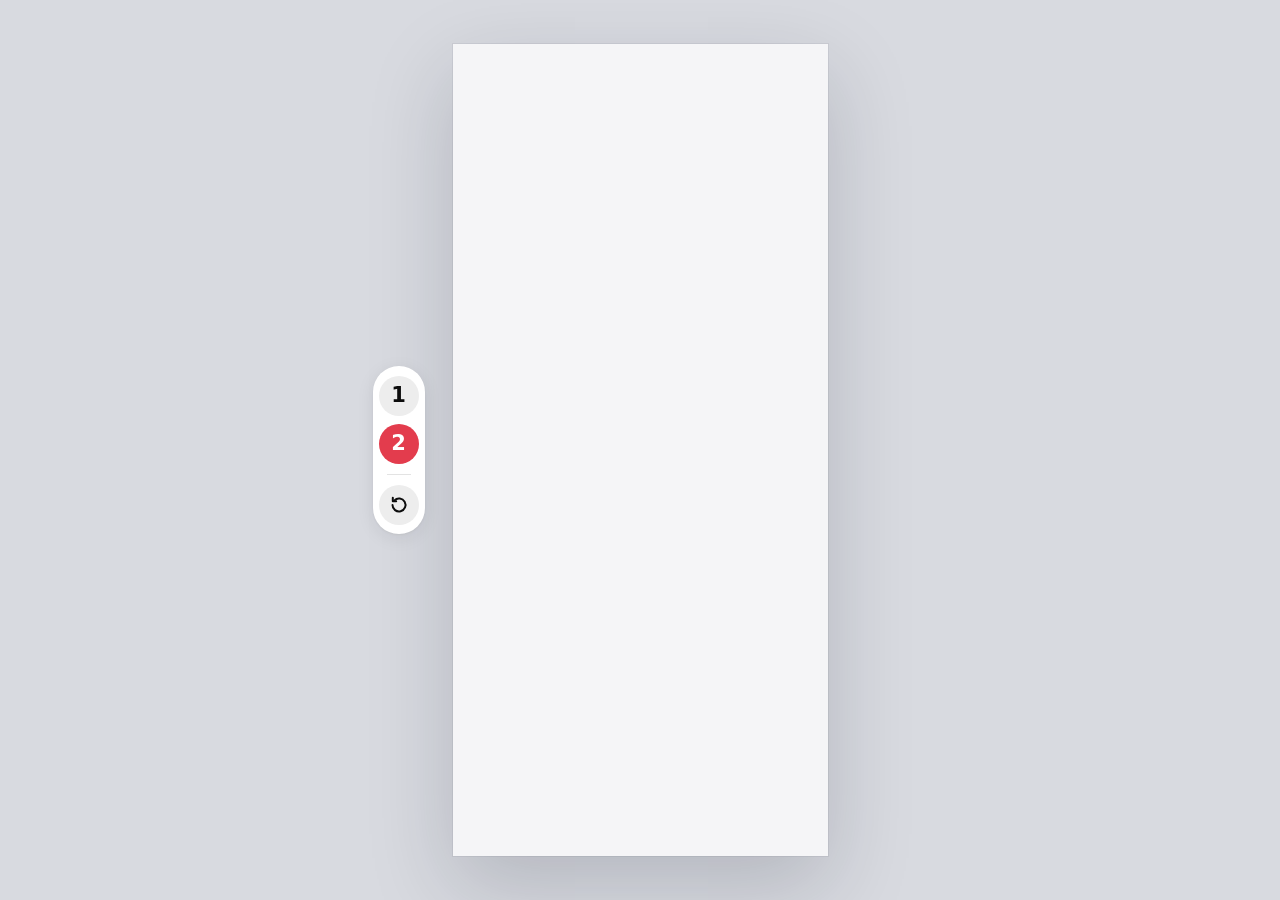
==== v2/index.html @ f6b17ff9 "Add iteration 2: a blank canvas Co-Authored-By: Claude Opus 5.5 <noreply@anthropic.com>" ====
<!doctype html>
<html lang="en" data-variant="2">
<head>
<meta charset="utf-8">
<meta name="viewport" content="width=device-width, initial-scale=1, maximum-scale=1, user-scalable=no, viewport-fit=cover">
<meta name="theme-color" content="#f5f5f7">
<title>Haptics Lab · Option 2</title>
<link rel="stylesheet" href="../phone.css">
<script src="../phone.js"></script>
<link rel="stylesheet" href="../switcher.css">
<link rel="stylesheet" href="app.css">
</head>
<body>
<main class="device">
  <div class="scroll" id="scroll"></div>
</main>

<nav class="vswitch" id="vswitch" aria-label="Design variations">
  <button class="vswitch__b" data-v="1" aria-pressed="false">1</button>
  <button class="vswitch__b" data-v="2" aria-pressed="true">2</button>
  <i class="vswitch__sep" aria-hidden="true"></i>
  <button class="vswitch__b vswitch__reset vswitch__tip" id="vreset" data-tip="Reset" aria-label="Reset the flow — start again from the top"><svg width="20" height="20" viewBox="0 0 20 20" fill="none" aria-hidden="true"><path d="M3.5 10a6.5 6.5 0 1 0 1.9-4.6" stroke="currentColor" stroke-width="2" stroke-linecap="round"/><path d="M3.8 2.8v3.4h3.4" stroke="currentColor" stroke-width="2" stroke-linecap="round" stroke-linejoin="round"/></svg></button>
</nav>
<script src="../switcher.js"></script>
</body>
</html>
---- phone.css ----
/* ══ 375 × 812 phone frame — from the `vercel-sim-prototype` skill ═════════════════════════════
   One element is the phone: `.device` (or any element with `data-device`). Everything the
   prototype draws lives inside it.
     · Desktop browser: a 375 × 812 frame centred on a grey stage, the iteration tab to its
       left. A window shorter than the frame shrinks it to fit (phone.js sets --frame-k).
     · Phone / Vercel Sim (Mac, iOS, Android): the frame IS the screen — full-bleed, 375 CSS px
       wide (the Sims lock the layout to 375 and scale it to the device), 100dvh tall (812 on a
       13 mini, ~815 on bigger iPhones). No shadow, no stage, no iteration tab (the Sims draw
       their own from it).
   phone.js adds html.is-phone / html.in-sim / html.is-desktop before first paint; the media
   query below is the no-JS fallback.

   Per project, override on :root (after this file):
     --frame-w / --frame-h   the design frame (default 375 × 812, the iPhone 13 mini)
     --stage                 the desktop background behind the frame
     --device-bg             the phone's own background (also the page background on a phone)
     --status-h              your design's status-bar height (default 50px; noon Figma files: 62px)
   Use in the prototype:
     --safe-top / --safe-bottom   the notch and home-bar insets: 50 / 34 in the desktop frame
                                  (13 mini), the device's real env() insets on a phone / Sim
     --top-inset                  where content starts under the status bar
                                  = max(--status-h, --safe-top) */
:root {
  --frame-w: 375px;
  --frame-h: 812px;
  --frame-k: 1;
  --frame-radius: 0px;
  --stage: #d8dae0;
  --device-bg: #fff;
  --status-h: 50px;
  --safe-top: 50px;
  --safe-bottom: 34px;
  --top-inset: max(var(--status-h), var(--safe-top));
}
html.is-phone {
  --safe-top: env(safe-area-inset-top, 0px);
  --safe-bottom: env(safe-area-inset-bottom, 0px);
}

*, *::before, *::after { box-sizing: border-box; }
html, body { margin: 0; padding: 0; }
html { -webkit-text-size-adjust: 100%; text-size-adjust: 100%; }
body {
  min-height: 100vh; min-height: 100dvh;
  display: flex; align-items: center; justify-content: center;
  background: var(--stage);
  -webkit-font-smoothing: antialiased; -moz-osx-font-smoothing: grayscale;
}

.device, [data-device] {
  position: relative;
  flex: none;
  width: var(--frame-w);
  height: var(--frame-h);
  overflow: hidden;
  background: var(--device-bg);
  border-radius: var(--frame-radius);
  box-shadow: 0 30px 80px rgba(16, 22, 40, .18), 0 0 0 1px rgba(16, 22, 40, .06);
  /* a containing block for position:fixed children, so a "fixed" header or sheet sticks to the
     frame on desktop exactly as it sticks to the screen on a phone */
  contain: layout paint;
  isolation: isolate;
}
html.is-desktop body { height: 100vh; height: 100dvh; overflow: hidden; }
html.is-desktop .device, html.is-desktop [data-device] { scale: var(--frame-k); }

/* phone / Vercel Sim: the frame is the screen */
html.is-phone body { display: block; background: var(--device-bg); overscroll-behavior: none; }
html.is-phone .device, html.is-phone [data-device] {
  width: 100%; height: 100vh; height: 100dvh; border-radius: 0; box-shadow: none; scale: none;
}
@media (max-width: 520px) and (pointer: coarse) {        /* no-JS fallback */
  body { display: block; background: var(--device-bg); }
  .device, [data-device] { width: 100%; height: 100vh; height: 100dvh; border-radius: 0; box-shadow: none; }
}

/* the usual inner scroller: the page scrolls inside the phone, never the document */
.device > .scroll, [data-device] > .scroll {
  position: absolute; inset: 0;
  overflow-x: hidden; overflow-y: auto;
  overscroll-behavior: contain;
  scrollbar-width: none;
  -webkit-overflow-scrolling: touch;
}
.device > .scroll::-webkit-scrollbar, [data-device] > .scroll::-webkit-scrollbar { display: none; }

/* phones: app-like taps — no grey flash, no long-press callout on images */
html.is-phone * { -webkit-tap-highlight-color: transparent; }
html.is-phone img { -webkit-touch-callout: none; }

/* a status bar drawn by the prototype (optional, class .sbar). The Vercel Sims hide the
   system one over prototypes, so the design's own shows there and in the desktop frame; a plain
   phone browser already shows the real one, so it's hidden there. */
html.is-phone:not(.in-sim) .sbar { display: none; }
html.solo .sbar { display: none; }
---- switcher.css ----
/* ══ Iteration tab (prototype tool, outside the phone) — from the `vercel-sim-prototype` skill ══
   A white pill to the left of the device frame: 40px circles 8px apart (#EDEDED, digit #0C0C0C),
   the current iteration #E33C4D with a white digit (700 21px), a hairline, Reset and Spec Sheet
   (labels on hover, to the left). The finalised iteration carries a green check seal on its
   corner. It sits 28px left of the frame, vertically centred, and hides when there's no room.
   It follows phone.css's frame (--frame-w × --frame-k). --vswitch-font = the digits' font
   (default the project's --noontree, else the system UI font).
   VERCEL SIM: the Sims find this tab by its class / aria-label and rebuild it natively — but only
   buttons whose text is a plain number ("3") count as iterations. Never put anything else in a
   number button's text: marks like the Final seal are drawn with CSS, labels come from data-tip. */
.vswitch {
  --vswitch-frame: calc(var(--frame-w, 375px) * var(--frame-k, 1));
  position: fixed; top: 50%; left: calc(50% - var(--vswitch-frame) / 2 - 28px); transform: translate(-100%, -50%); z-index: 1000;
  display: flex; flex-direction: column; gap: 8px; padding: 9.5px 6px;
  background: #fff; border-radius: 999px; box-shadow: 0 4px 18px rgba(20, 24, 40, .08), 0 1px 3px rgba(20, 24, 40, .06);
}
.vswitch__b {
  position: relative; width: 40px; height: 40px; border-radius: 50%; display: grid; place-items: center; border: 0; padding: 0;
  background: #ededed; color: #0c0c0c; font-family: var(--vswitch-font, var(--noontree, system-ui, -apple-system, 'Segoe UI', sans-serif)); font-weight: 700; font-size: 21px; line-height: 1;
  cursor: pointer; transition: background-color .22s ease, color .22s ease, transform .18s cubic-bezier(.2, .9, .3, 1.3);
  -webkit-tap-highlight-color: transparent;
}
.vswitch__b:hover { background: #e3e3e3; }
.vswitch__b:active { transform: scale(.92); }
.vswitch__b[aria-pressed="true"] { background: #e33c4d; color: #fff; }
.vswitch__b:focus-visible { outline: 2px solid #e33c4d; outline-offset: 2px; }
.vswitch__b--final::before {                                  /* the finalised iteration: a green check seal on its corner ("Final" on hover) */
  content: ''; position: absolute; top: -4px; right: -4px; width: 17px; height: 17px; border-radius: 50%; pointer-events: none;
  background: #0f8857 url("data:image/svg+xml,%3Csvg xmlns='http://www.w3.org/2000/svg' viewBox='0 0 12 12'%3E%3Cpath d='M2.6 6.2l2.2 2.2 4.6-4.8' fill='none' stroke='%23fff' stroke-width='1.9' stroke-linecap='round' stroke-linejoin='round'/%3E%3C/svg%3E") center / 11px no-repeat;
  box-shadow: 0 0 0 2px #fff;
}
.vswitch__sep { display: block; width: 24px; height: 1px; margin: 2px auto; background: #e3e3e3; }
/* Reset — restarts the flow on this iteration */
.vswitch__reset svg { transition: transform .45s cubic-bezier(.2, .9, .3, 1); }
.vswitch__reset:hover svg { transform: rotate(-35deg); }
.vswitch__reset.is-spinning svg { transform: rotate(-360deg); transition-duration: .5s; }
/* Final / Reset / Spec Sheet labels show on hover, to the left */
.vswitch__tip::after {
  content: attr(data-tip); position: absolute; right: calc(100% + 12px); top: 50%; transform: translate(4px, -50%);
  padding: 6px 10px; border-radius: 8px; background: #0c0c0c; color: #fff; font-family: var(--figtree, system-ui, -apple-system, 'Segoe UI', sans-serif);
  font-size: 13px; font-weight: 600; white-space: nowrap; opacity: 0; pointer-events: none; transition: opacity .18s ease, transform .18s ease;
}
.vswitch__tip:hover::after, .vswitch__tip:focus-visible::after { opacity: 1; transform: translate(0, -50%); }
@media (max-width: 520px) { .vswitch { display: none; } }   /* phone-sized screens: no room beside the frame */
html.solo .vswitch, html.is-phone .vswitch { display: none; }   /* phones / Sims: the Sim draws its own from this one */
---- v2/app.css ----
/* Haptics Lab · iteration 2 — blank canvas. */
:root {
  --status-h: 0px;
  font-family: -apple-system, BlinkMacSystemFont, "SF Pro Text", system-ui, "Segoe UI", sans-serif;
  color: #111113;
  -webkit-font-smoothing: antialiased;
  -webkit-tap-highlight-color: transparent;
}
.device { background: #f5f5f7; }
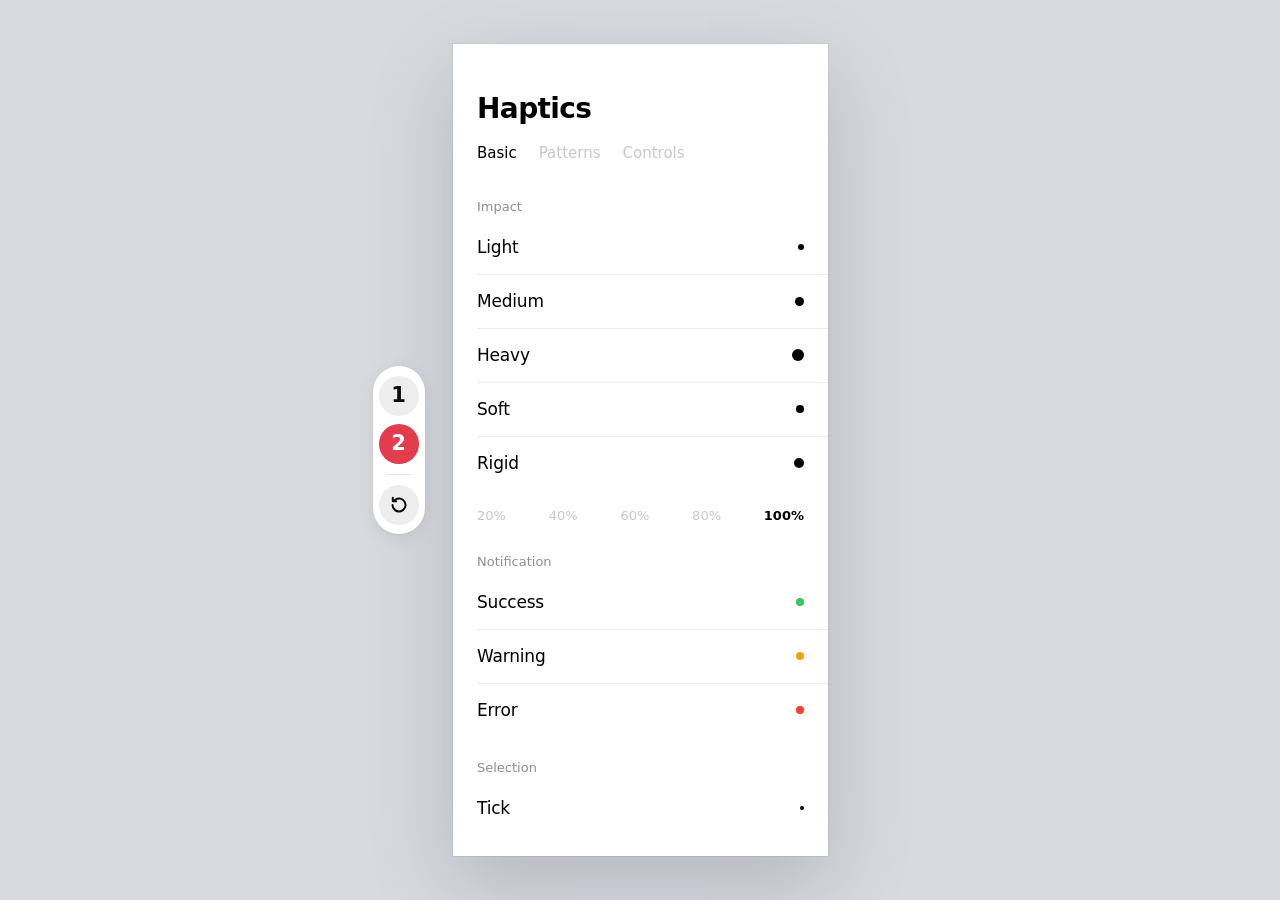
==== commit 9a15d279: "Iteration 2: minimal white list design Text-only tabs, full-bleed hairline rows with weight dots, co" ====
--- a/v2/index.html
+++ b/v2/index.html
@@ -3,7 +3,7 @@
 <head>
 <meta charset="utf-8">
 <meta name="viewport" content="width=device-width, initial-scale=1, maximum-scale=1, user-scalable=no, viewport-fit=cover">
-<meta name="theme-color" content="#f5f5f7">
+<meta name="theme-color" content="#ffffff">
 <title>Haptics Lab · Option 2</title>
 <link rel="stylesheet" href="../phone.css">
 <script src="../phone.js"></script>
@@ -12,7 +12,40 @@
 </head>
 <body>
 <main class="device">
-  <div class="scroll" id="scroll"></div>
+  <div class="scroll" id="scroll">
+    <h1 class="title">Haptics</h1>
+
+    <nav class="tabs" id="tabs" role="tablist" aria-label="Sections">
+      <button class="tab is-on" role="tab" aria-selected="true" data-to="basic">Basic</button>
+      <button class="tab" role="tab" aria-selected="false" data-to="patterns">Patterns</button>
+      <button class="tab" role="tab" aria-selected="false" data-to="controls">Controls</button>
+    </nav>
+
+    <section class="sec is-on" data-tab="basic">
+      <h2 class="label">Impact</h2>
+      <div class="list" id="impact"></div>
+      <div class="levels" id="levels" role="radiogroup" aria-label="Intensity"></div>
+      <h2 class="label">Notification</h2>
+      <div class="list" id="notify"></div>
+      <h2 class="label">Selection</h2>
+      <div class="list" id="select"></div>
+    </section>
+
+    <section class="sec" data-tab="patterns">
+      <div class="list" id="patterns"></div>
+    </section>
+
+    <section class="sec" data-tab="controls">
+      <div class="list">
+        <div class="row"><span>Switch</span><button class="sw" id="sw" role="switch" aria-checked="false" aria-label="Switch"></button></div>
+        <div class="row"><span>Quantity</span>
+          <div class="stepper" id="stepper"><button data-d="-1" aria-label="Less">−</button><output>1</output><button data-d="1" aria-label="More">+</button></div></div>
+        <div class="row row--slider"><span>Slider</span><output id="sl-val">5</output>
+          <div class="slider" id="slider"><i class="slider__fill"></i><i class="slider__thumb"></i></div></div>
+        <button class="row hold" id="hold"><i class="hold__fill"></i><span>Hold to confirm</span></button>
+      </div>
+    </section>
+  </div>
 </main>
 
 <nav class="vswitch" id="vswitch" aria-label="Design variations">
@@ -22,5 +55,6 @@
   <button class="vswitch__b vswitch__reset vswitch__tip" id="vreset" data-tip="Reset" aria-label="Reset the flow — start again from the top"><svg width="20" height="20" viewBox="0 0 20 20" fill="none" aria-hidden="true"><path d="M3.5 10a6.5 6.5 0 1 0 1.9-4.6" stroke="currentColor" stroke-width="2" stroke-linecap="round"/><path d="M3.8 2.8v3.4h3.4" stroke="currentColor" stroke-width="2" stroke-linecap="round" stroke-linejoin="round"/></svg></button>
 </nav>
 <script src="../switcher.js"></script>
+<script src="app.js"></script>
 </body>
 </html>
--- a/v2/app.css
+++ b/v2/app.css
@@ -1,9 +1,99 @@
-/* Haptics Lab · iteration 2 — blank canvas. */
+/* Haptics Lab · iteration 2 — minimal. White page, type and hairlines only; the one colour is
+   on the three notification dots. A row turns faintly grey while its haptic plays. */
 :root {
   --status-h: 0px;
+  --ink: #000;
+  --muted: #8e8e93;
+  --faint: #c7c7cc;
+  --line: rgba(0, 0, 0, .08);
+  --press: #f2f2f4;
+  --pad: 24px;
+  --spring: cubic-bezier(.3, 1.3, .5, 1);
   font-family: -apple-system, BlinkMacSystemFont, "SF Pro Text", system-ui, "Segoe UI", sans-serif;
-  color: #111113;
+  color: var(--ink);
   -webkit-font-smoothing: antialiased;
   -webkit-tap-highlight-color: transparent;
 }
-.device { background: #f5f5f7; }
+html:not(.is-phone) { --safe-top: 20px; }   /* no status bar drawn, so the desktop frame needs no notch room */
+
+.device { background: #fff; }
+.device, .device * { -webkit-user-select: none; user-select: none; -webkit-touch-callout: none; }
+button { font: inherit; color: inherit; background: none; border: 0; padding: 0; margin: 0; cursor: pointer; text-align: inherit; touch-action: manipulation; }
+output { font-variant-numeric: tabular-nums; }
+
+.scroll { padding: var(--top-inset) 0 calc(var(--safe-bottom) + 40px); }
+
+.title { margin: 28px var(--pad) 0; font-size: 28px; line-height: 34px; font-weight: 700; letter-spacing: -.6px; }
+
+/* tabs — plain words; the chosen one is ink */
+.tabs {
+  position: sticky; z-index: 5; top: 0;   /* sticky offsets start inside .scroll's top-inset padding */
+  display: flex; gap: 22px; padding: 18px var(--pad) 14px; background: #fff;
+  box-shadow: 0 .5px 0 transparent; transition: box-shadow .2s;
+}
+.tabs.is-stuck { box-shadow: 0 .5px 0 var(--line); }
+.tab { font-size: 15px; font-weight: 500; color: var(--faint); transition: color .2s; }
+.tab.is-on { color: var(--ink); }
+
+.sec { display: none; }
+.sec.is-on { display: block; }
+.label { margin: 22px var(--pad) 4px; font-size: 13px; line-height: 18px; font-weight: 400; color: var(--muted); }
+.sec > .list:first-child { margin-top: 6px; }
+
+/* rows */
+.row {
+  position: relative; display: flex; align-items: center; justify-content: space-between; gap: 16px;
+  width: 100%; min-height: 54px; padding: 0 var(--pad); font-size: 17px; letter-spacing: -.2px;
+  transition: background-color .35s;
+}
+.row + .row::before { content: ""; position: absolute; top: 0; left: var(--pad); right: 0; height: .5px; background: var(--line); }
+button.row:active, .row.is-on { background: var(--press); transition-duration: 0s; }
+.row small { font-size: 15px; color: var(--muted); font-variant-numeric: tabular-nums; }
+
+/* a dot that grows with the weight; notification dots carry the only colour */
+.dot { flex: none; width: var(--d, 8px); height: var(--d, 8px); border-radius: 50%; background: var(--c, var(--ink)); }
+.row.is-kick .dot { animation: kick .18s ease-out; }
+@keyframes kick { 40% { transform: scale(1.5); } }
+
+/* intensity — five numbers under the impact list */
+.levels { display: flex; justify-content: space-between; padding: 12px var(--pad) 2px; }
+.lv { font-size: 13px; color: var(--faint); font-variant-numeric: tabular-nums; padding: 6px 0; transition: color .2s; }
+.lv.is-on { color: var(--ink); font-weight: 600; }
+
+/* switch — ink when on */
+.sw { position: relative; flex: none; width: 46px; height: 28px; border-radius: 14px; background: #e9e9eb; transition: background-color .25s; }
+.sw::after {
+  content: ""; position: absolute; top: 2px; left: 2px; width: 24px; height: 24px; border-radius: 50%; background: #fff;
+  box-shadow: 0 1px 3px rgba(0, 0, 0, .15); transition: transform .35s var(--spring);
+}
+.sw[aria-checked="true"] { background: var(--ink); }
+.sw[aria-checked="true"]::after { transform: translateX(18px); }
+
+/* stepper */
+.stepper { display: flex; align-items: center; gap: 4px; }
+.stepper button { width: 32px; height: 32px; border-radius: 50%; font-size: 20px; line-height: 32px; text-align: center; color: var(--ink); transition: background-color .2s; }
+.stepper button:active { background: var(--press); }
+.stepper output { min-width: 22px; text-align: center; font-size: 17px; }
+@keyframes shake { 0%, 100% { transform: translateX(0); } 25% { transform: translateX(-4px); } 50% { transform: translateX(3px); } 75% { transform: translateX(-2px); } }
+.is-shake { animation: shake .35s ease-out; }
+
+/* slider — a hairline track with ten detents */
+.row--slider { flex-wrap: wrap; row-gap: 0; padding-top: 14px; padding-bottom: 8px; }
+.row--slider output { font-size: 17px; color: var(--muted); }
+.slider { --v: .5; position: relative; flex: 1 0 100%; height: 32px; touch-action: none; cursor: grab; }
+.slider::before { content: ""; position: absolute; left: 0; right: 0; top: 15.5px; height: 1px; background: var(--line); }
+.slider__fill { position: absolute; left: 0; top: 15px; height: 2px; width: calc(10px + var(--v) * (100% - 20px)); background: var(--ink); }
+.slider__thumb {
+  position: absolute; top: 6px; left: calc(var(--v) * (100% - 20px)); width: 20px; height: 20px; border-radius: 50%;
+  background: #fff; box-shadow: 0 0 0 1px var(--line), 0 2px 6px rgba(0, 0, 0, .12); transition: transform .2s var(--spring);
+}
+.slider.is-drag .slider__thumb { transform: scale(1.15); }
+.slider.is-snap .slider__thumb { transition: left .16s ease-out, transform .2s var(--spring); }
+.slider.is-snap .slider__fill { transition: width .16s ease-out; }
+
+/* hold to confirm — the row fills from the left while held */
+.hold { overflow: hidden; }
+.hold:active { background: none; }
+.hold__fill { position: absolute; inset: 0; transform-origin: left; transform: scaleX(var(--p, 0)); background: var(--press); }
+.hold span { position: relative; }
+.hold.is-done span { font-weight: 600; }
